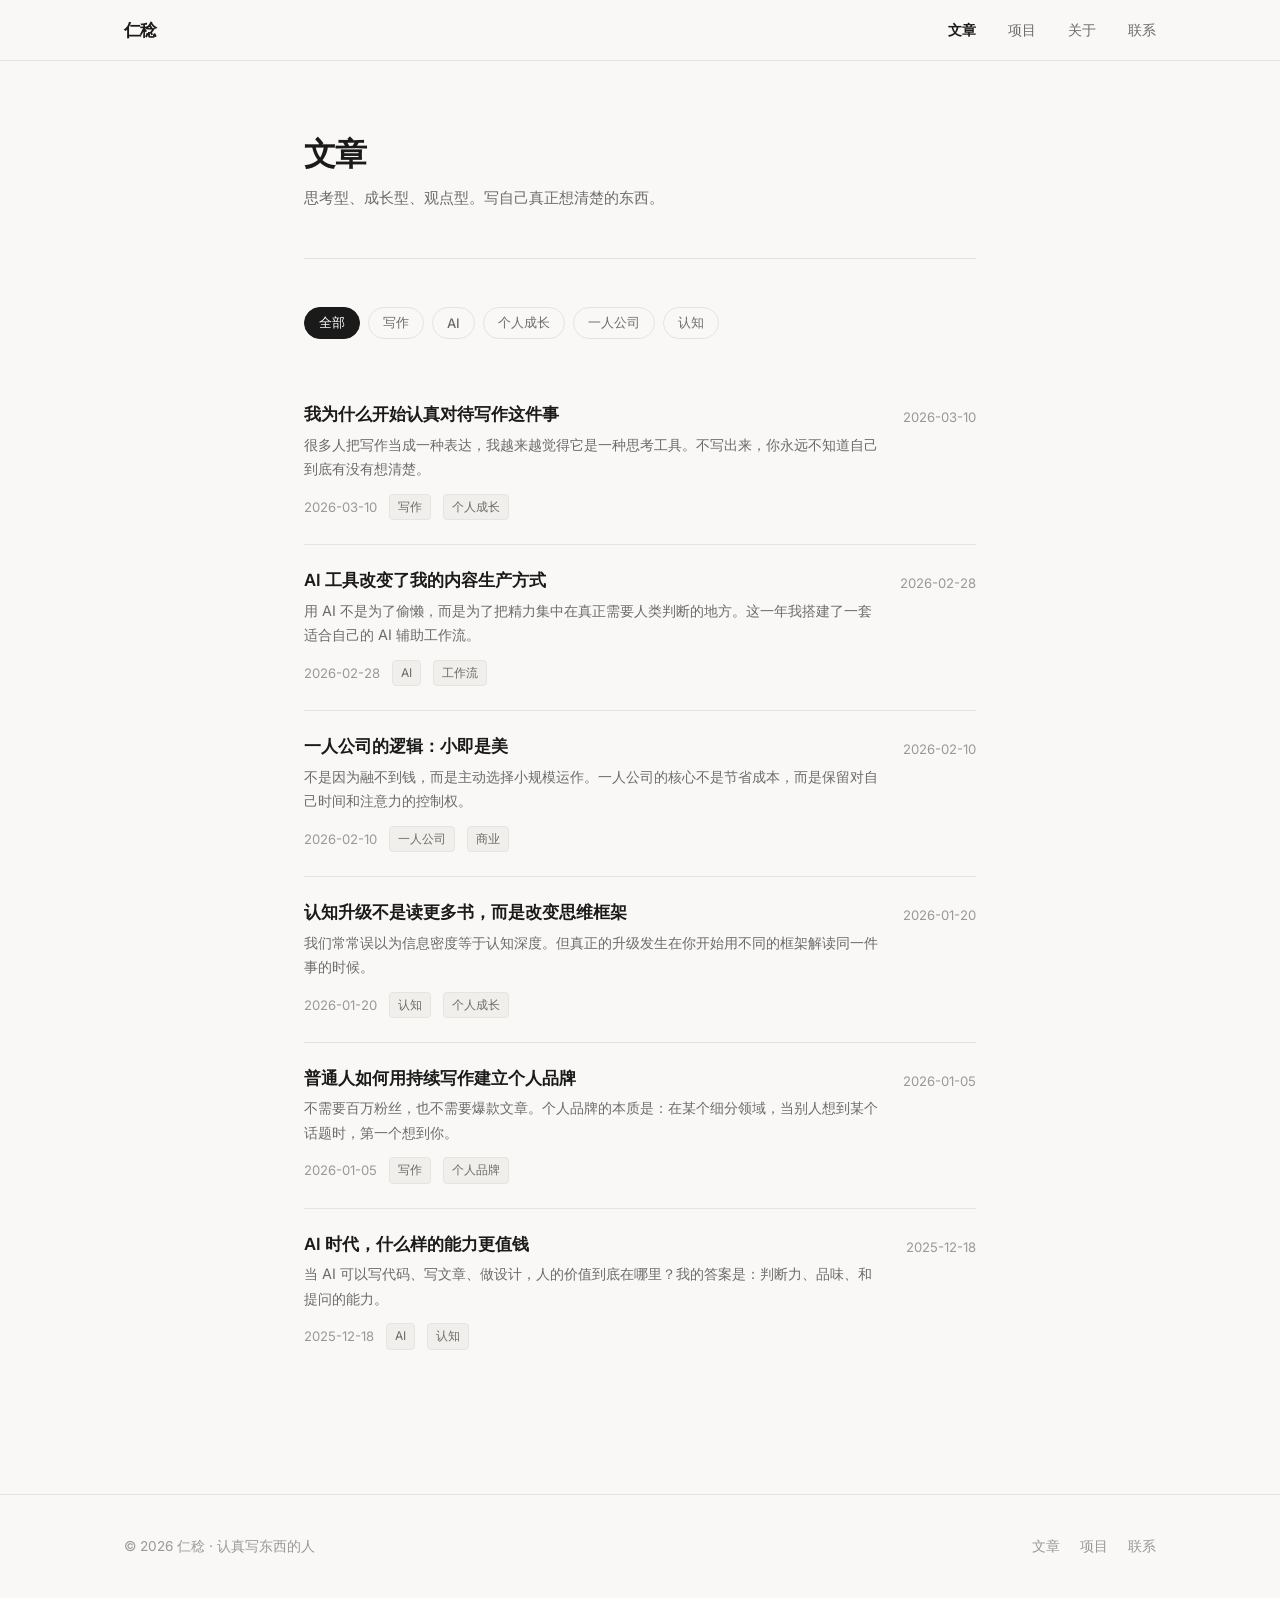
==== articles.html @ a5cb158d "init" ====
<!DOCTYPE html>
<html lang="zh-CN">
<head>
  <meta charset="UTF-8" />
  <meta name="viewport" content="width=device-width, initial-scale=1.0" />
  <title>文章 · 仁稔</title>
  <meta name="description" content="仁稔 的文章列表，关注写作、AI、个人成长与一人公司。" />
  <link rel="preconnect" href="https://fonts.googleapis.com" />
  <link rel="preconnect" href="https://fonts.gstatic.com" crossorigin />
  <link href="https://fonts.googleapis.com/css2?family=Inter:wght@400;500;600;700&display=swap" rel="stylesheet" />
  <link rel="stylesheet" href="style.css" />
</head>
<body>

  <nav class="nav">
    <div class="nav__inner">
      <a href="index.html" class="nav__logo">仁稔</a>
      <button class="nav__toggle" aria-label="菜单" onclick="toggleNav()">
        <span></span><span></span><span></span>
      </button>
      <ul class="nav__links" id="navLinks">
        <li><a href="articles.html" class="active">文章</a></li>
        <li><a href="projects.html">项目</a></li>
        <li><a href="about.html">关于</a></li>
        <li><a href="contact.html">联系</a></li>
      </ul>
    </div>
  </nav>

  <main>
    <div class="container">

      <div class="page-header">
        <h1 class="page-header__title">文章</h1>
        <p class="page-header__desc">思考型、成长型、观点型。写自己真正想清楚的东西。</p>
      </div>

      <!-- 标签筛选 -->
      <div class="articles-filter" id="filterBar">
        <button class="filter-btn active" data-tag="all">全部</button>
        <button class="filter-btn" data-tag="写作">写作</button>
        <button class="filter-btn" data-tag="AI">AI</button>
        <button class="filter-btn" data-tag="个人成长">个人成长</button>
        <button class="filter-btn" data-tag="一人公司">一人公司</button>
        <button class="filter-btn" data-tag="认知">认知</button>
      </div>

      <!-- 文章列表 -->
      <ul class="article-list" id="articleList">

        <li class="article-item" data-tags="写作,个人成长">
          <a href="article.html?id=1" style="display:contents;">
            <div class="article-item__left">
              <div class="article-item__title">我为什么开始认真对待写作这件事</div>
              <div class="article-item__excerpt">
                很多人把写作当成一种表达，我越来越觉得它是一种思考工具。不写出来，你永远不知道自己到底有没有想清楚。
              </div>
              <div class="article-item__meta">
                <span class="article-item__date">2026-03-10</span>
                <span class="tag">写作</span>
                <span class="tag">个人成长</span>
              </div>
            </div>
          </a>
          <div class="article-item__right">
            <span class="article-item__date">2026-03-10</span>
          </div>
        </li>

        <li class="article-item" data-tags="AI,工作流">
          <a href="article.html?id=2" style="display:contents;">
            <div class="article-item__left">
              <div class="article-item__title">AI 工具改变了我的内容生产方式</div>
              <div class="article-item__excerpt">
                用 AI 不是为了偷懒，而是为了把精力集中在真正需要人类判断的地方。这一年我搭建了一套适合自己的 AI 辅助工作流。
              </div>
              <div class="article-item__meta">
                <span class="article-item__date">2026-02-28</span>
                <span class="tag">AI</span>
                <span class="tag">工作流</span>
              </div>
            </div>
          </a>
          <div class="article-item__right">
            <span class="article-item__date">2026-02-28</span>
          </div>
        </li>

        <li class="article-item" data-tags="一人公司,商业">
          <a href="article.html?id=3" style="display:contents;">
            <div class="article-item__left">
              <div class="article-item__title">一人公司的逻辑：小即是美</div>
              <div class="article-item__excerpt">
                不是因为融不到钱，而是主动选择小规模运作。一人公司的核心不是节省成本，而是保留对自己时间和注意力的控制权。
              </div>
              <div class="article-item__meta">
                <span class="article-item__date">2026-02-10</span>
                <span class="tag">一人公司</span>
                <span class="tag">商业</span>
              </div>
            </div>
          </a>
          <div class="article-item__right">
            <span class="article-item__date">2026-02-10</span>
          </div>
        </li>

        <li class="article-item" data-tags="认知,成长,个人成长">
          <a href="article.html?id=4" style="display:contents;">
            <div class="article-item__left">
              <div class="article-item__title">认知升级不是读更多书，而是改变思维框架</div>
              <div class="article-item__excerpt">
                我们常常误以为信息密度等于认知深度。但真正的升级发生在你开始用不同的框架解读同一件事的时候。
              </div>
              <div class="article-item__meta">
                <span class="article-item__date">2026-01-20</span>
                <span class="tag">认知</span>
                <span class="tag">个人成长</span>
              </div>
            </div>
          </a>
          <div class="article-item__right">
            <span class="article-item__date">2026-01-20</span>
          </div>
        </li>

        <li class="article-item" data-tags="写作,个人品牌">
          <a href="article.html?id=5" style="display:contents;">
            <div class="article-item__left">
              <div class="article-item__title">普通人如何用持续写作建立个人品牌</div>
              <div class="article-item__excerpt">
                不需要百万粉丝，也不需要爆款文章。个人品牌的本质是：在某个细分领域，当别人想到某个话题时，第一个想到你。
              </div>
              <div class="article-item__meta">
                <span class="article-item__date">2026-01-05</span>
                <span class="tag">写作</span>
                <span class="tag">个人品牌</span>
              </div>
            </div>
          </a>
          <div class="article-item__right">
            <span class="article-item__date">2026-01-05</span>
          </div>
        </li>

        <li class="article-item" data-tags="AI,认知">
          <a href="article.html?id=6" style="display:contents;">
            <div class="article-item__left">
              <div class="article-item__title">AI 时代，什么样的能力更值钱</div>
              <div class="article-item__excerpt">
                当 AI 可以写代码、写文章、做设计，人的价值到底在哪里？我的答案是：判断力、品味、和提问的能力。
              </div>
              <div class="article-item__meta">
                <span class="article-item__date">2025-12-18</span>
                <span class="tag">AI</span>
                <span class="tag">认知</span>
              </div>
            </div>
          </a>
          <div class="article-item__right">
            <span class="article-item__date">2025-12-18</span>
          </div>
        </li>

      </ul>

    </div>
  </main>

  <footer class="footer">
    <div class="footer__inner">
      <span class="footer__copy">© 2026 仁稔 · 认真写东西的人</span>
      <nav class="footer__links">
        <a href="articles.html">文章</a>
        <a href="projects.html">项目</a>
        <a href="contact.html">联系</a>
      </nav>
    </div>
  </footer>

  <script>
    function toggleNav() {
      document.getElementById('navLinks').classList.toggle('open');
    }

    // 标签筛选
    const filterBar = document.getElementById('filterBar');
    const items = document.querySelectorAll('.article-item');

    filterBar.addEventListener('click', e => {
      const btn = e.target.closest('.filter-btn');
      if (!btn) return;

      filterBar.querySelectorAll('.filter-btn').forEach(b => b.classList.remove('active'));
      btn.classList.add('active');

      const tag = btn.dataset.tag;

      items.forEach(item => {
        if (tag === 'all') {
          item.style.display = '';
        } else {
          const tags = item.dataset.tags || '';
          item.style.display = tags.includes(tag) ? '' : 'none';
        }
      });
    });
  </script>
</body>
</html>
---- style.css ----
/* ==============================
   设计变量
   ============================== */
:root {
  --bg:        #f9f8f6;
  --surface:   #ffffff;
  --text:      #1a1a1a;
  --text-2:    #6b6b6b;
  --text-3:    #999;
  --accent:    #2d5a45;
  --accent-bg: #eaf2ed;
  --border:    #e5e4e0;
  --tag-bg:    #f0efec;

  --sans: 'Inter', -apple-system, BlinkMacSystemFont, 'PingFang SC', 'Hiragino Sans GB', sans-serif;
  --serif: Georgia, 'Songti SC', serif;

  --max: 720px;
  --wide: 1080px;

  --radius: 6px;
  --transition: 0.18s ease;
}

/* ==============================
   Reset & Base
   ============================== */
*, *::before, *::after { box-sizing: border-box; margin: 0; padding: 0; }

html { font-size: 16px; scroll-behavior: smooth; }

body {
  font-family: var(--sans);
  background: var(--bg);
  color: var(--text);
  line-height: 1.7;
  -webkit-font-smoothing: antialiased;
}

a {
  color: inherit;
  text-decoration: none;
  transition: color var(--transition);
}

img { max-width: 100%; display: block; }

ul { list-style: none; }

/* ==============================
   排版
   ============================== */
h1, h2, h3, h4 {
  line-height: 1.3;
  font-weight: 600;
  letter-spacing: -0.02em;
}

p { color: var(--text); }

/* ==============================
   布局工具
   ============================== */
.container {
  max-width: var(--max);
  margin: 0 auto;
  padding: 0 24px;
}

.container--wide {
  max-width: var(--wide);
  margin: 0 auto;
  padding: 0 24px;
}

/* ==============================
   导航
   ============================== */
.nav {
  position: sticky;
  top: 0;
  background: rgba(249,248,246,0.92);
  backdrop-filter: blur(8px);
  border-bottom: 1px solid var(--border);
  z-index: 100;
}

.nav__inner {
  display: flex;
  align-items: center;
  justify-content: space-between;
  height: 60px;
  max-width: var(--wide);
  margin: 0 auto;
  padding: 0 24px;
}

.nav__logo {
  font-weight: 700;
  font-size: 1.05rem;
  letter-spacing: -0.03em;
  color: var(--text);
}

.nav__logo:hover { color: var(--accent); }

.nav__links {
  display: flex;
  gap: 32px;
}

.nav__links a {
  font-size: 0.9rem;
  color: var(--text-2);
  font-weight: 500;
}

.nav__links a:hover,
.nav__links a.active { color: var(--text); }

.nav__links a.active { font-weight: 600; }

/* 移动端菜单 */
.nav__toggle {
  display: none;
  flex-direction: column;
  gap: 5px;
  cursor: pointer;
  padding: 4px;
  background: none;
  border: none;
}

.nav__toggle span {
  display: block;
  width: 22px;
  height: 2px;
  background: var(--text);
  border-radius: 2px;
  transition: var(--transition);
}

@media (max-width: 640px) {
  .nav__links {
    display: none;
    position: absolute;
    top: 60px;
    left: 0; right: 0;
    background: var(--bg);
    border-bottom: 1px solid var(--border);
    flex-direction: column;
    padding: 16px 24px 24px;
    gap: 20px;
  }
  .nav__links.open { display: flex; }
  .nav__toggle { display: flex; }
}

/* ==============================
   页脚
   ============================== */
.footer {
  margin-top: 120px;
  border-top: 1px solid var(--border);
  padding: 40px 0;
}

.footer__inner {
  display: flex;
  align-items: center;
  justify-content: space-between;
  max-width: var(--wide);
  margin: 0 auto;
  padding: 0 24px;
}

.footer__copy {
  font-size: 0.85rem;
  color: var(--text-3);
}

.footer__links {
  display: flex;
  gap: 20px;
}

.footer__links a {
  font-size: 0.85rem;
  color: var(--text-3);
}

.footer__links a:hover { color: var(--text-2); }

@media (max-width: 500px) {
  .footer__inner { flex-direction: column; gap: 12px; text-align: center; }
}

/* ==============================
   首页 Hero
   ============================== */
.hero {
  padding: 100px 0 80px;
}

.hero__eyebrow {
  display: inline-block;
  font-size: 0.8rem;
  font-weight: 600;
  letter-spacing: 0.1em;
  text-transform: uppercase;
  color: var(--accent);
  background: var(--accent-bg);
  padding: 4px 10px;
  border-radius: 4px;
  margin-bottom: 24px;
}

.hero__title {
  font-size: clamp(2rem, 5vw, 3rem);
  font-weight: 700;
  letter-spacing: -0.04em;
  line-height: 1.2;
  margin-bottom: 20px;
  max-width: 600px;
}

.hero__title em {
  font-style: normal;
  color: var(--accent);
}

.hero__sub {
  font-size: 1.1rem;
  color: var(--text-2);
  max-width: 500px;
  line-height: 1.8;
  margin-bottom: 40px;
}

.hero__actions {
  display: flex;
  gap: 16px;
  flex-wrap: wrap;
}

/* ==============================
   按钮
   ============================== */
.btn {
  display: inline-flex;
  align-items: center;
  gap: 6px;
  padding: 10px 20px;
  border-radius: var(--radius);
  font-size: 0.9rem;
  font-weight: 500;
  cursor: pointer;
  border: none;
  transition: var(--transition);
  font-family: var(--sans);
}

.btn--primary {
  background: var(--text);
  color: #fff;
}

.btn--primary:hover {
  background: var(--accent);
  color: #fff;
}

.btn--outline {
  background: transparent;
  color: var(--text);
  border: 1px solid var(--border);
}

.btn--outline:hover {
  border-color: var(--text-2);
}

/* ==============================
   分区标题
   ============================== */
.section {
  padding: 72px 0;
}

.section__header {
  display: flex;
  align-items: baseline;
  justify-content: space-between;
  margin-bottom: 40px;
  padding-bottom: 16px;
  border-bottom: 1px solid var(--border);
}

.section__title {
  font-size: 1.05rem;
  font-weight: 700;
  letter-spacing: -0.01em;
}

.section__more {
  font-size: 0.85rem;
  color: var(--text-2);
}

.section__more:hover { color: var(--accent); }

/* ==============================
   文章卡片（首页列表）
   ============================== */
.article-list {
  display: flex;
  flex-direction: column;
  gap: 0;
}

.article-item {
  display: grid;
  grid-template-columns: 1fr auto;
  align-items: start;
  gap: 24px;
  padding: 24px 0;
  border-bottom: 1px solid var(--border);
  transition: var(--transition);
}

.article-item:last-child { border-bottom: none; }

.article-item:hover .article-item__title {
  color: var(--accent);
}

.article-item__title {
  font-size: 1.05rem;
  font-weight: 600;
  margin-bottom: 6px;
  line-height: 1.4;
  transition: color var(--transition);
}

.article-item__excerpt {
  font-size: 0.9rem;
  color: var(--text-2);
  line-height: 1.7;
  margin-bottom: 12px;
}

.article-item__meta {
  display: flex;
  align-items: center;
  gap: 12px;
  flex-wrap: wrap;
}

.article-item__date {
  font-size: 0.82rem;
  color: var(--text-3);
}

.article-item__right {
  text-align: right;
}

@media (max-width: 500px) {
  .article-item {
    grid-template-columns: 1fr;
  }
  .article-item__right { display: none; }
}

/* ==============================
   标签
   ============================== */
.tag {
  display: inline-block;
  font-size: 0.75rem;
  padding: 2px 8px;
  background: var(--tag-bg);
  color: var(--text-2);
  border-radius: 4px;
  border: 1px solid var(--border);
}

.tag:hover {
  background: var(--accent-bg);
  color: var(--accent);
  border-color: var(--accent-bg);
}

/* ==============================
   项目卡片（首页）
   ============================== */
.project-grid {
  display: grid;
  grid-template-columns: repeat(auto-fill, minmax(280px, 1fr));
  gap: 16px;
}

.project-card {
  background: var(--surface);
  border: 1px solid var(--border);
  border-radius: var(--radius);
  padding: 24px;
  transition: var(--transition);
}

.project-card:hover {
  border-color: var(--text-2);
  transform: translateY(-1px);
  box-shadow: 0 4px 16px rgba(0,0,0,0.06);
}

.project-card__status {
  display: inline-flex;
  align-items: center;
  gap: 5px;
  font-size: 0.75rem;
  font-weight: 600;
  letter-spacing: 0.05em;
  text-transform: uppercase;
  margin-bottom: 12px;
}

.status--active { color: var(--accent); }
.status--building { color: #8b6914; }
.status--planning { color: var(--text-3); }

.status-dot {
  width: 6px;
  height: 6px;
  border-radius: 50%;
  background: currentColor;
}

.status--active .status-dot {
  box-shadow: 0 0 0 2px var(--accent-bg);
}

.project-card__title {
  font-size: 1rem;
  font-weight: 600;
  margin-bottom: 8px;
}

.project-card__desc {
  font-size: 0.875rem;
  color: var(--text-2);
  line-height: 1.7;
}

/* ==============================
   关于我页
   ============================== */
.about-hero {
  padding: 80px 0 48px;
}

.about-hero__title {
  font-size: clamp(1.8rem, 4vw, 2.4rem);
  font-weight: 700;
  letter-spacing: -0.03em;
  margin-bottom: 24px;
}

.about-hero__lead {
  font-size: 1.1rem;
  color: var(--text-2);
  line-height: 1.9;
  max-width: 600px;
}

.about-content {
  padding: 48px 0 80px;
}

.about-content p {
  font-size: 1rem;
  line-height: 1.9;
  color: var(--text);
  margin-bottom: 20px;
}

.about-content h3 {
  font-size: 1.05rem;
  font-weight: 700;
  margin: 40px 0 16px;
  color: var(--text);
}

.about-tags {
  display: flex;
  flex-wrap: wrap;
  gap: 8px;
  margin: 24px 0;
}

.about-tags .tag {
  font-size: 0.85rem;
  padding: 6px 14px;
}

.about-divider {
  border: none;
  border-top: 1px solid var(--border);
  margin: 48px 0;
}

/* ==============================
   文章列表页
   ============================== */
.page-header {
  padding: 72px 0 48px;
  border-bottom: 1px solid var(--border);
  margin-bottom: 48px;
}

.page-header__title {
  font-size: clamp(1.6rem, 4vw, 2rem);
  font-weight: 700;
  letter-spacing: -0.03em;
  margin-bottom: 10px;
}

.page-header__desc {
  font-size: 0.95rem;
  color: var(--text-2);
}

.articles-filter {
  display: flex;
  gap: 8px;
  flex-wrap: wrap;
  margin-bottom: 40px;
}

.filter-btn {
  padding: 6px 14px;
  border-radius: 20px;
  font-size: 0.82rem;
  font-weight: 500;
  border: 1px solid var(--border);
  background: transparent;
  color: var(--text-2);
  cursor: pointer;
  transition: var(--transition);
  font-family: var(--sans);
}

.filter-btn:hover,
.filter-btn.active {
  background: var(--text);
  color: #fff;
  border-color: var(--text);
}

/* 文章详情页 */
.article-header {
  padding: 72px 0 48px;
  border-bottom: 1px solid var(--border);
  margin-bottom: 48px;
}

.article-header__tags {
  display: flex;
  gap: 8px;
  margin-bottom: 20px;
}

.article-header__title {
  font-size: clamp(1.6rem, 4vw, 2.2rem);
  font-weight: 700;
  letter-spacing: -0.03em;
  line-height: 1.25;
  margin-bottom: 20px;
}

.article-header__meta {
  display: flex;
  align-items: center;
  gap: 16px;
  font-size: 0.875rem;
  color: var(--text-3);
}

.article-body {
  font-family: var(--sans);
  font-size: 1.05rem;
  line-height: 1.9;
  padding-bottom: 80px;
}

.article-body p { margin-bottom: 1.5em; }

.article-body h2 {
  font-size: 1.3rem;
  font-weight: 700;
  margin: 2.5em 0 0.8em;
  letter-spacing: -0.02em;
}

.article-body h3 {
  font-size: 1.1rem;
  font-weight: 600;
  margin: 2em 0 0.6em;
}

.article-body blockquote {
  border-left: 3px solid var(--accent);
  padding-left: 20px;
  margin: 2em 0;
  color: var(--text-2);
  font-style: italic;
}

.article-body ul, .article-body ol {
  padding-left: 1.5em;
  margin-bottom: 1.5em;
}

.article-body li { margin-bottom: 0.4em; }

.article-body strong { font-weight: 600; }

.article-body a {
  color: var(--accent);
  text-decoration: underline;
  text-decoration-color: var(--accent-bg);
  text-underline-offset: 3px;
}

.article-body a:hover { text-decoration-color: var(--accent); }

/* ==============================
   项目页
   ============================== */
.project-list {
  display: flex;
  flex-direction: column;
  gap: 0;
  padding-bottom: 80px;
}

.project-item {
  padding: 32px 0;
  border-bottom: 1px solid var(--border);
  display: grid;
  grid-template-columns: 1fr auto;
  gap: 24px;
  align-items: start;
}

.project-item:last-child { border-bottom: none; }

.project-item__title {
  font-size: 1.1rem;
  font-weight: 600;
  margin-bottom: 8px;
}

.project-item__desc {
  font-size: 0.9rem;
  color: var(--text-2);
  line-height: 1.8;
  max-width: 520px;
}

@media (max-width: 500px) {
  .project-item { grid-template-columns: 1fr; }
}

/* ==============================
   联系页
   ============================== */
.contact-section {
  padding: 80px 0;
}

.contact-list {
  display: flex;
  flex-direction: column;
  gap: 0;
  margin-top: 40px;
}

.contact-item {
  display: flex;
  align-items: center;
  gap: 20px;
  padding: 24px 0;
  border-bottom: 1px solid var(--border);
  transition: var(--transition);
}

.contact-item:last-child { border-bottom: none; }

.contact-item:hover .contact-item__label { color: var(--accent); }

.contact-item__icon {
  width: 40px;
  height: 40px;
  background: var(--tag-bg);
  border-radius: var(--radius);
  display: flex;
  align-items: center;
  justify-content: center;
  flex-shrink: 0;
  font-size: 1.1rem;
}

.contact-item__label {
  font-size: 0.95rem;
  font-weight: 600;
  transition: color var(--transition);
  margin-bottom: 2px;
}

.contact-item__value {
  font-size: 0.875rem;
  color: var(--text-3);
}

/* ==============================
   空状态
   ============================== */
.empty {
  text-align: center;
  padding: 80px 0;
  color: var(--text-3);
  font-size: 0.9rem;
}

/* ==============================
   返回链接
   ============================== */
.back-link {
  display: inline-flex;
  align-items: center;
  gap: 6px;
  font-size: 0.875rem;
  color: var(--text-2);
  margin-bottom: 40px;
}

.back-link:hover { color: var(--accent); }

/* ==============================
   分隔线
   ============================== */
.divider {
  border: none;
  border-top: 1px solid var(--border);
  margin: 0;
}

/* ==============================
   滚动条
   ============================== */
::-webkit-scrollbar { width: 6px; }
::-webkit-scrollbar-track { background: transparent; }
::-webkit-scrollbar-thumb { background: var(--border); border-radius: 3px; }
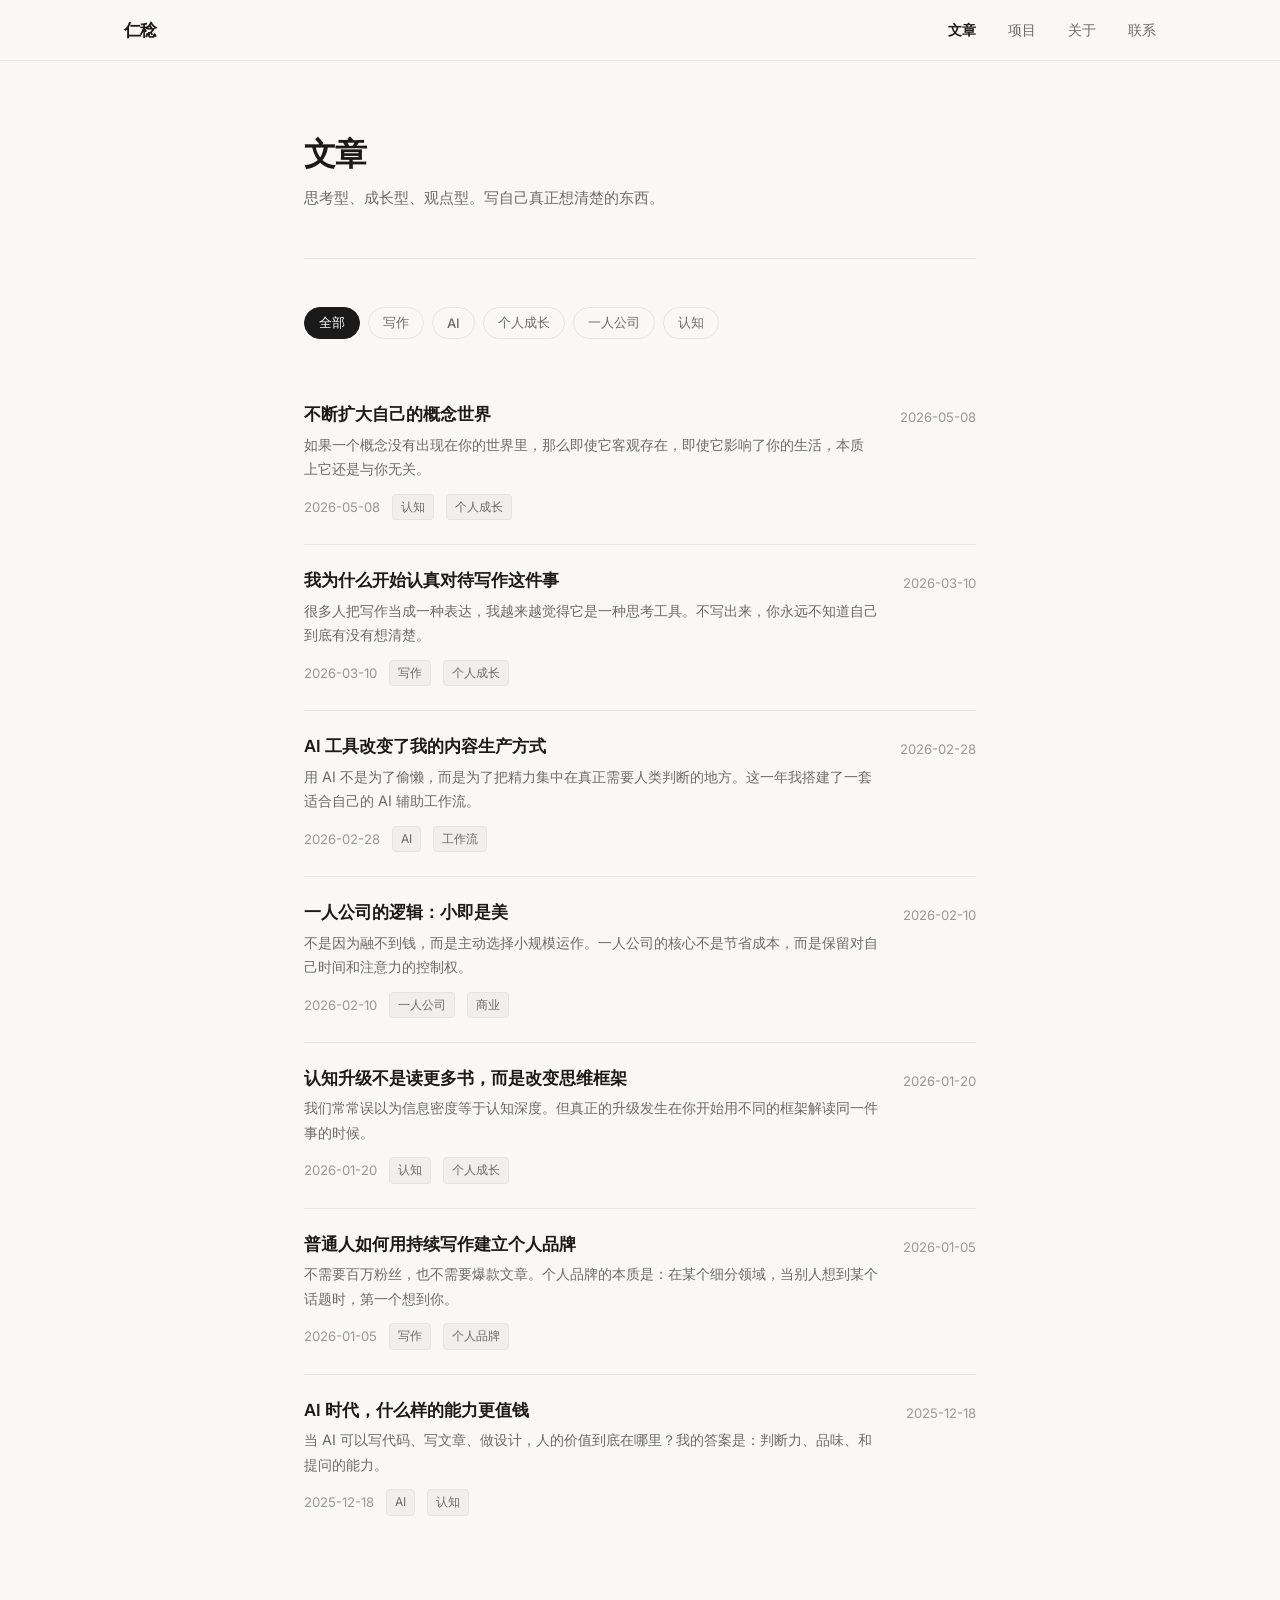
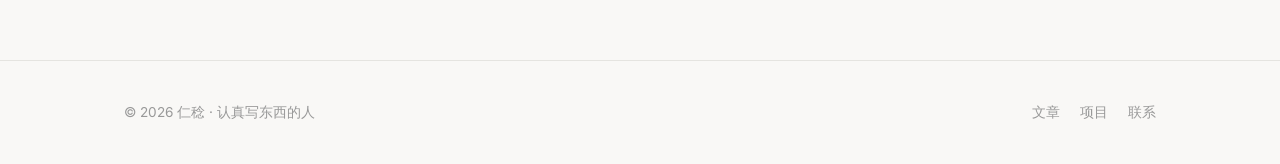
==== commit dfdda34b: "Update articles.html" ====
--- a/articles.html
+++ b/articles.html
@@ -47,9 +47,26 @@
 
       <!-- 文章列表 -->
       <ul class="article-list" id="articleList">
-
+  <li class="article-item" data-tags="认知,个人成长">
+    <a href="posts/concept-world.html" style="display:contents;">
+      <div class="article-item__left">
+        <div class="article-item__title">不断扩大自己的概念世界</div>
+        <div class="article-item__excerpt">
+          如果一个概念没有出现在你的世界里，那么即使它客观存在，即使它影响了你的生活，本质上它还是与你无关。
+        </div>
+        <div class="article-item__meta">
+          <span class="article-item__date">2026-05-08</span>
+          <span class="tag">认知</span>
+          <span class="tag">个人成长</span>
+        </div>
+      </div>
+    </a>
+    <div class="article-item__right">
+      <span class="article-item__date">2026-05-08</span>
+    </div>
+  </li>
         <li class="article-item" data-tags="写作,个人成长">
-          <a href="article.html?id=1" style="display:contents;">
+          <a href="posts/why-writing-matters.html" style="display:contents;">
             <div class="article-item__left">
               <div class="article-item__title">我为什么开始认真对待写作这件事</div>
               <div class="article-item__excerpt">
@@ -68,7 +85,7 @@
         </li>
 
         <li class="article-item" data-tags="AI,工作流">
-          <a href="article.html?id=2" style="display:contents;">
+          <a href="posts/ai-content-workflow.html" style="display:contents;">
             <div class="article-item__left">
               <div class="article-item__title">AI 工具改变了我的内容生产方式</div>
               <div class="article-item__excerpt">
@@ -87,7 +104,7 @@
         </li>
 
         <li class="article-item" data-tags="一人公司,商业">
-          <a href="article.html?id=3" style="display:contents;">
+          <a href="posts/one-person-business.html" style="display:contents;">
             <div class="article-item__left">
               <div class="article-item__title">一人公司的逻辑：小即是美</div>
               <div class="article-item__excerpt">
@@ -106,7 +123,7 @@
         </li>
 
         <li class="article-item" data-tags="认知,成长,个人成长">
-          <a href="article.html?id=4" style="display:contents;">
+          <a href="posts/cognitive-upgrade.html" style="display:contents;">
             <div class="article-item__left">
               <div class="article-item__title">认知升级不是读更多书，而是改变思维框架</div>
               <div class="article-item__excerpt">
@@ -125,7 +142,7 @@
         </li>
 
         <li class="article-item" data-tags="写作,个人品牌">
-          <a href="article.html?id=5" style="display:contents;">
+          <a href="posts/writing-personal-brand.html" style="display:contents;">
             <div class="article-item__left">
               <div class="article-item__title">普通人如何用持续写作建立个人品牌</div>
               <div class="article-item__excerpt">
@@ -144,7 +161,7 @@
         </li>
 
         <li class="article-item" data-tags="AI,认知">
-          <a href="article.html?id=6" style="display:contents;">
+          <a href="posts/valuable-skills-in-ai-age.html" style="display:contents;">
             <div class="article-item__left">
               <div class="article-item__title">AI 时代，什么样的能力更值钱</div>
               <div class="article-item__excerpt">
